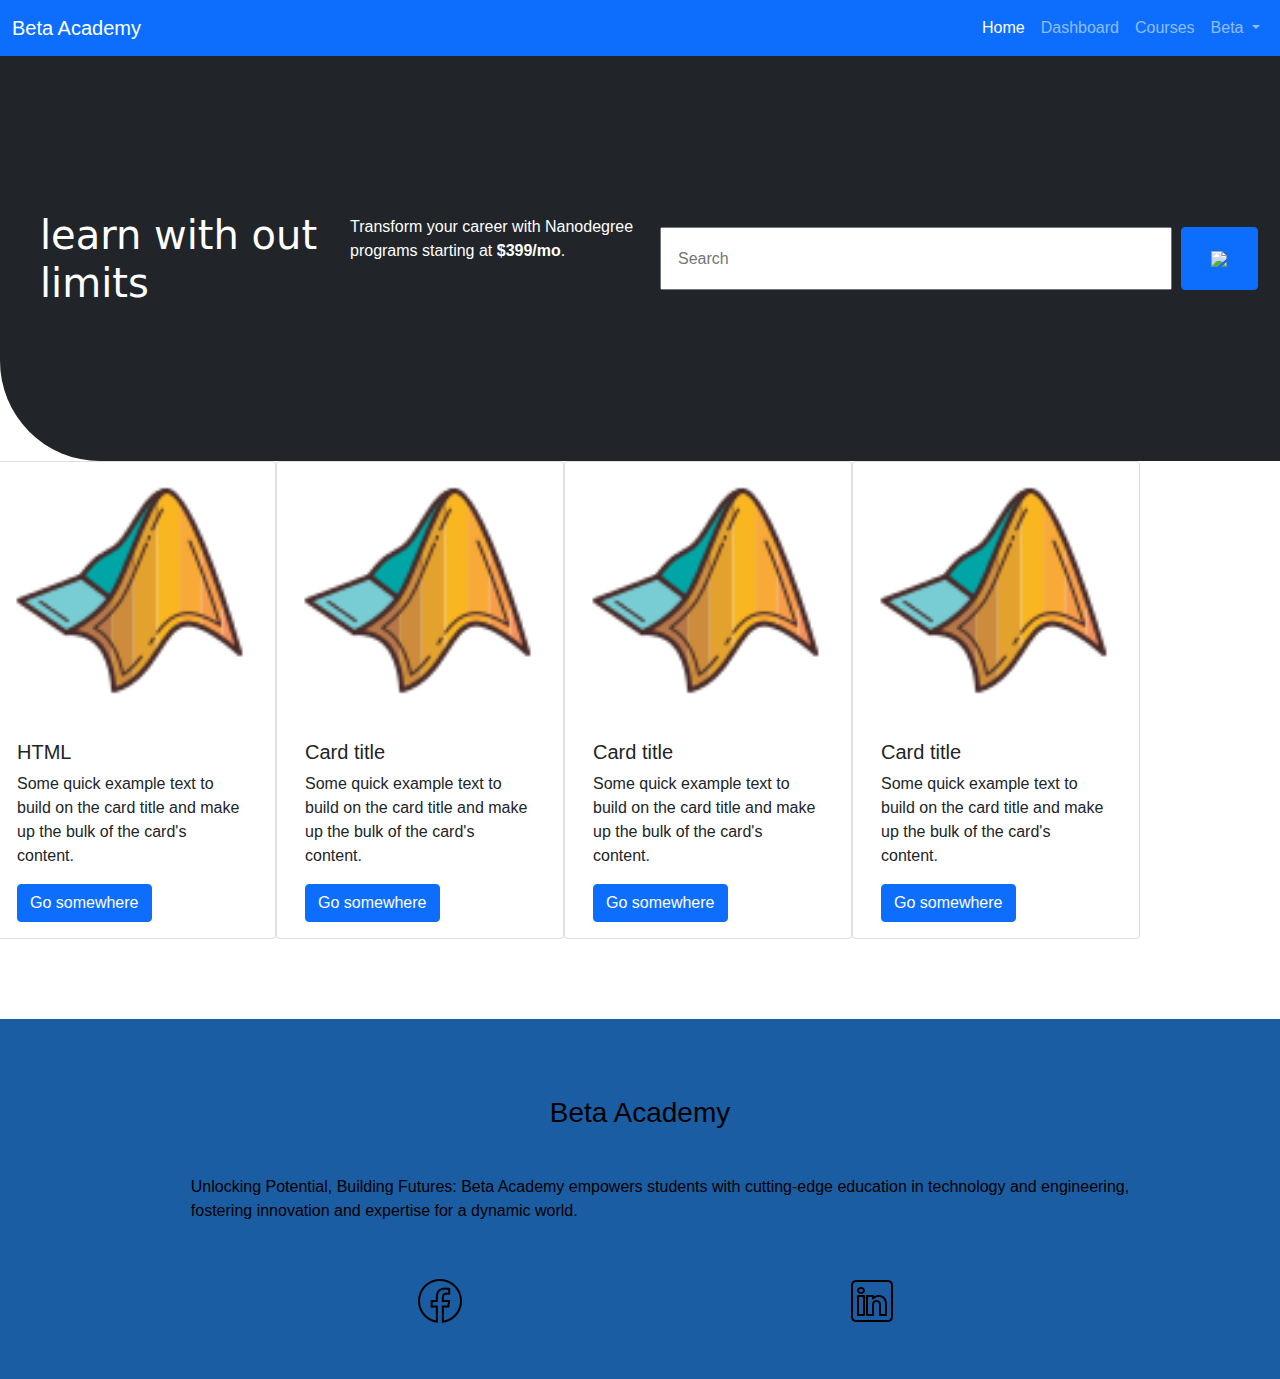
==== Html/courses.html @ a9ca974d "dashboard+some adjustment" ====
<!DOCTYPE html>
<html lang="en">
  <head>
    <meta charset="UTF-8" />
    <meta name="viewport" content="width=device-width, initial-scale=1.0" />
    <title>Document</title>
    <link rel="stylesheet" href="../css/bootstrap.css" />
    <link rel="stylesheet" href="../css/courses.css" />
  </head>
  <body>
    <nav class="navbar navbar-expand-lg navbar-dark bg-primary nav">
  <div class="container-fluid">
    <a class="navbar-brand" href="#"><span>Beta</span> Academy</a>
    <button class="navbar-toggler" type="button" data-bs-toggle="collapse" data-bs-target="#navbarScroll" aria-controls="navbarScroll" aria-expanded="false" aria-label="Toggle navigation">
      <span class="navbar-toggler-icon"></span>
    </button>
    
    <div class="collapse navbar-collapse" id="navbarScroll">
        
      <ul class="navbar-nav  my-2 my-lg-0 navbar-nav-scroll d-flex ms-auto justify-content-between" style="--bs-scroll-height: 100px;">
        
        <li class="nav-item">
          <a class="nav-link active" aria-current="page" href="Home.html">Home</a>
        </li>
        <li class="nav-item">
          <a class="nav-link " aria-current="page" href="dashboard.html">Dashboard</a>
        </li>
        
        <li class="nav-item">
          <a class="nav-link" href="courses.html">Courses</a>
        </li>
        <li class="nav-item dropdown">
          <a class="nav-link dropdown-toggle" href="#" id="navbarScrollingDropdown" role="button" data-bs-toggle="dropdown" aria-expanded="false">
            Beta
          </a>
          <ul class="dropdown-menu" aria-labelledby="navbarScrollingDropdown">
            <li><a class="dropdown-item" href="#">About Us</a></li>
            <li><a class="dropdown-item" href="https://goo.gl/maps/o9r25HqLjoBXxakd7">Location</a></li>
          </ul>
        </li>
      </ul>
    </div>
  </div>
</nav>
    <header class="bg-dark col-sm">
      <div class="text col-sm">
        <h1 class="col-sm">learn with out limits</h1>
        <p class="p-1 col-sm">
          Transform your career with Nanodegree programs starting at
          <strong>$399/mo</strong>.
        </p>
      </div>
      <div class="search col-sm">
        <input type="search" placeholder="Search" class="search-input" />
        //<button type="button" class="btn btn-outline-primary search-btn"><img src="../Icons/icons8-search-20.png"</button>
      </div>
    </header>
    <div class="row">
      <div class="card col-" style="width: 18rem;">
        <img src="../Icons/icons8-matlab-100.png" class="card-img-top" alt="...">
        <div class="card-body">
          <h5 class="card-title">HTML</h5>
          <p class="card-text">Some quick example text to build on the card title and make up the bulk of the card's content.</p>
          <a href="#" class="btn btn-primary">Go somewhere</a>
        </div>
        
      </div>
      <div class="card " style="width: 18rem;">
        <img src="../Icons/icons8-matlab-100.png" class="card-img-top" alt="...">
        <div class="card-body">
          <h5 class="card-title">Card title</h5>
          <p class="card-text">Some quick example text to build on the card title and make up the bulk of the card's content.</p>
          <a href="#" class="btn btn-primary">Go somewhere</a>
        </div>
        
      </div>
      <div class="card col-" style="width: 18rem;">
        <img src="../Icons/icons8-matlab-100.png" class="card-img-top" alt="...">
        <div class="card-body">
          <h5 class="card-title">Card title</h5>
          <p class="card-text">Some quick example text to build on the card title and make up the bulk of the card's content.</p>
          <a href="#" class="btn btn-primary">Go somewhere</a>
        </div>
        
      </div>
      <div class="card col-" style="width: 18rem;">
        <img src="../Icons/icons8-matlab-100.png" class="card-img-top" alt="...">
        <div class="card-body">
          <h5 class="card-title">Card title</h5>
          <p class="card-text">Some quick example text to build on the card title and make up the bulk of the card's content.</p>
          <a href="#" class="btn btn-primary">Go somewhere</a>
        </div>
        
      </div>

    </div>
    <div class="footer-content">
      <h3 class="footertitle">Beta Academy</h3>
      <p class="text">
        Unlocking Potential, Building Futures: Beta Academy empowers students
        with cutting-edge education in technology and engineering,<br />
        fostering innovation and expertise for a dynamic world.
      </p>
      <ul class="iconlist">
        <li class="l-item">
          <a href="https://www.facebook.com/BetaAcademy.B/"
            ><img src="../Icons/icons8-facebook-50.png" alt
          /></a>
        </li>
        <li class="l-item">
          <a
            href="https://www.linkedin.com/company/beta-training-academy/?fbclid=IwAR2wqG5S2cjkfpSv4adkRRwAQCPTzfFGJ8msTuuOK7i1PduFQvPu-awxL8A"
            ><img src="../Icons/icons8-linkedin-50.png" alt
          /></a>
        </li>
      </ul>
    </div>
    <script src="../js/bootstrap.js"></script>
  </body>
</html>
---- css/courses.css ----
*{
  font-family: "PolySans", sans-serif;
}
header {
  display: flex;
  width: 100vw;
  height: 45vh;
  border-bottom-left-radius: 100px;
}

.text h1 {
  padding: 0;
  margin: 0;
  color: white;
  font-size: 2.5rem;
  font-family: system-ui, "Segoe UI", "Open Sans", "Helvetica Neue", sans-serif;
}
.text {
  padding-left: 2.5rem;
  width: fit-content;
  height: fit-content;
  align-self: center;
  /* padding-bottom: rem; */
}
.search-input {
  width: 40vw;
  height: 7vh;
  padding-left: 1rem;
  outline: none;
  margin-right: 0%;
}
.search {
  margin-right: 0;
  display: flex;
  align-self: center;
}
.p-1 {
  color: white;
}
.search-btn {
  height: 7vh;
  width:6vw;
  display: flex;
align-items: center;
justify-content: center;
  margin: 0;
  background-color: #0d6efd;
}
.search-btn:hover{
    background-color: blue;
}

.footertitle{
    display: flex;
    justify-content: center;
}
.footer-content{
    width: 100%;
    display: flex;
    padding-top: 40px;
    background: #1b5da3; 
    justify-content: space-evenly;
    flex-direction: column;
    height: 30vh;
    color: black;
    margin-top: 5rem;
    height: 40vh;
}
.iconlist{
    list-style: none;
    display: flex;
    justify-content: space-evenly;
}
.text{
    display: flex;
    justify-content: center;
}
.l-item:hover{
    background-color: white;
    transition-delay: 0ms;
    transition-duration: 200ms;
}
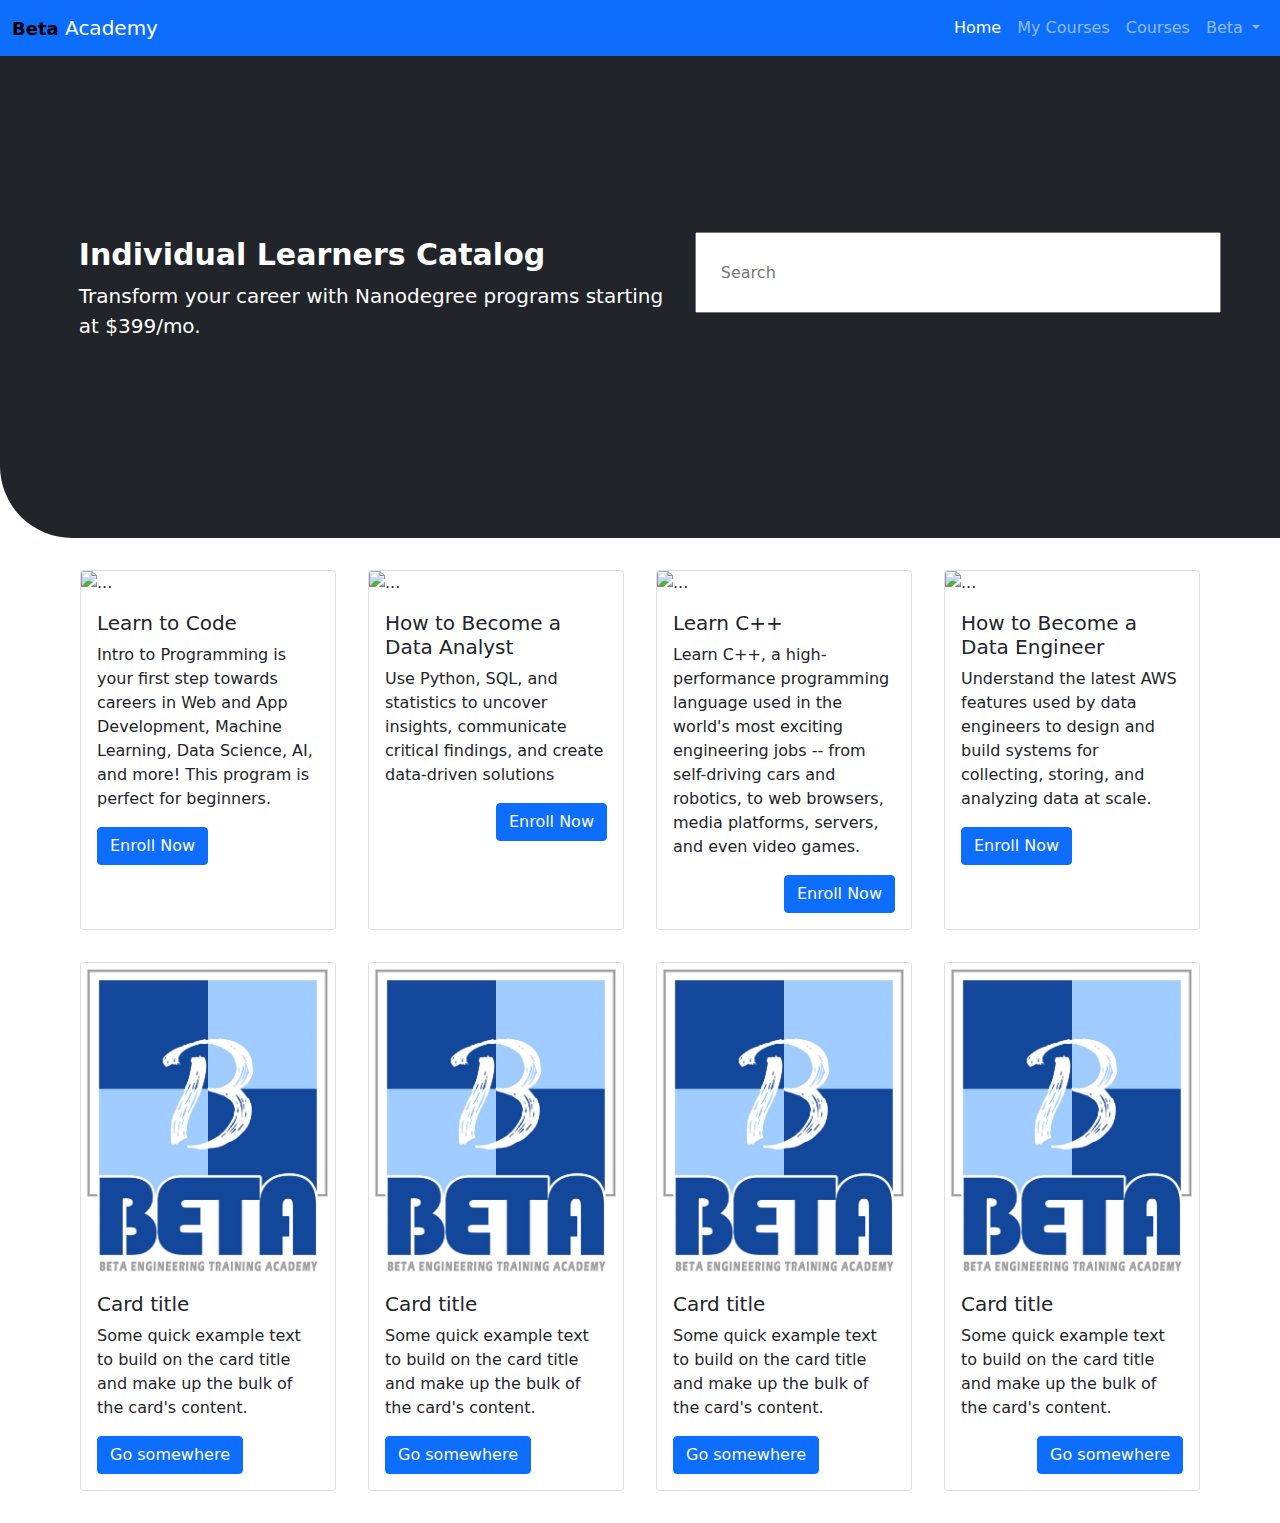
==== commit 656f50d5: "a few adjusment" ====
--- a/Html/courses.html
+++ b/Html/courses.html
@@ -3,117 +3,196 @@
   <head>
     <meta charset="UTF-8" />
     <meta name="viewport" content="width=device-width, initial-scale=1.0" />
-    <title>Document</title>
+    <title>Courses</title>
     <link rel="stylesheet" href="../css/bootstrap.css" />
     <link rel="stylesheet" href="../css/courses.css" />
   </head>
   <body>
     <nav class="navbar navbar-expand-lg navbar-dark bg-primary nav">
-  <div class="container-fluid">
-    <a class="navbar-brand" href="#"><span>Beta</span> Academy</a>
-    <button class="navbar-toggler" type="button" data-bs-toggle="collapse" data-bs-target="#navbarScroll" aria-controls="navbarScroll" aria-expanded="false" aria-label="Toggle navigation">
-      <span class="navbar-toggler-icon"></span>
-    </button>
-    
-    <div class="collapse navbar-collapse" id="navbarScroll">
-        
-      <ul class="navbar-nav  my-2 my-lg-0 navbar-nav-scroll d-flex ms-auto justify-content-between" style="--bs-scroll-height: 100px;">
-        
-        <li class="nav-item">
-          <a class="nav-link active" aria-current="page" href="Home.html">Home</a>
-        </li>
-        <li class="nav-item">
-          <a class="nav-link " aria-current="page" href="dashboard.html">Dashboard</a>
-        </li>
-        
-        <li class="nav-item">
-          <a class="nav-link" href="courses.html">Courses</a>
-        </li>
-        <li class="nav-item dropdown">
-          <a class="nav-link dropdown-toggle" href="#" id="navbarScrollingDropdown" role="button" data-bs-toggle="dropdown" aria-expanded="false">
-            Beta
-          </a>
-          <ul class="dropdown-menu" aria-labelledby="navbarScrollingDropdown">
-            <li><a class="dropdown-item" href="#">About Us</a></li>
-            <li><a class="dropdown-item" href="https://goo.gl/maps/o9r25HqLjoBXxakd7">Location</a></li>
+      <div class="container-fluid">
+        <a class="navbar-brand" href="Home.html"><span>Beta</span> Academy</a>
+        <button
+          class="navbar-toggler"
+          type="button"
+          data-bs-toggle="collapse"
+          data-bs-target="#navbarScroll"
+          aria-controls="navbarScroll"
+          aria-expanded="false"
+          aria-label="Toggle navigation"
+        >
+          <span class="navbar-toggler-icon"></span>
+        </button>
+
+        <div class="collapse navbar-collapse" id="navbarScroll">
+          <ul
+            class="navbar-nav my-2 my-lg-0 navbar-nav-scroll d-flex ms-auto justify-content-between"
+            style="--bs-scroll-height: 100px"
+          >
+            <li class="nav-item">
+              <a class="nav-link active" aria-current="page" href="Home.html"
+                >Home</a
+              >
+            </li>
+            <li class="nav-item">
+              <a class="nav-link" aria-current="page" href="dashboard.html"
+                >My Courses</a
+              >
+            </li>
+
+            <li class="nav-item">
+              <a class="nav-link" href="courses.html">Courses</a>
+            </li>
+            <li class="nav-item dropdown">
+              <a
+                class="nav-link dropdown-toggle"
+                href="#"
+                id="navbarScrollingDropdown"
+                role="button"
+                data-bs-toggle="dropdown"
+                aria-expanded="false"
+              >
+                Beta
+              </a>
+              <ul
+                class="dropdown-menu"
+                aria-labelledby="navbarScrollingDropdown"
+              >
+                <li><a class="dropdown-item" href="#">About Us</a></li>
+                <li>
+                  <a
+                    class="dropdown-item"
+                    href="https://goo.gl/maps/o9r25HqLjoBXxakd7"
+                    >Location</a
+                  >
+                </li>
+              </ul>
+            </li>
           </ul>
-        </li>
-      </ul>
-    </div>
-  </div>
-</nav>
-    <header class="bg-dark col-sm">
-      <div class="text col-sm">
-        <h1 class="col-sm">learn with out limits</h1>
-        <p class="p-1 col-sm">
-          Transform your career with Nanodegree programs starting at
-          <strong>$399/mo</strong>.
-        </p>
+        </div>
       </div>
-      <div class="search col-sm">
-        <input type="search" placeholder="Search" class="search-input" />
-        //<button type="button" class="btn btn-outline-primary search-btn"><img src="../Icons/icons8-search-20.png"</button>
+    </nav>
+
+    <div class="container-fluid the-container d-flex">
+      <div class="the-header row bg-dark">
+        <div
+          class="row the-header-text col-sm-8 col-md-6 d-flex justify-content-center flex-column align-items-center"
+        >
+          <div class="header-title">
+            <h1 class="h-1">Individual Learners Catalog</h1>
+          </div>
+          <div class="header-description">
+            <p>
+              Transform your career with Nanodegree programs starting at
+              $399/mo.
+            </p>
+          </div>
+        </div>
+        <div class="searchbar">
+          <input type="search" placeholder="Search" class="search" />
+        </div>
       </div>
-    </header>
-    <div class="row">
-      <div class="card col-" style="width: 18rem;">
-        <img src="../Icons/icons8-matlab-100.png" class="card-img-top" alt="...">
-        <div class="card-body">
-          <h5 class="card-title">HTML</h5>
-          <p class="card-text">Some quick example text to build on the card title and make up the bulk of the card's content.</p>
-          <a href="#" class="btn btn-primary">Go somewhere</a>
+      <div class="container-fluid container-2">
+        <div class="card">
+          <img src="../images/images (1).jpg" class="card-img-top" alt="..." />
+          <div class="card-body">
+            <h5 class="card-title">Learn to Code</h5>
+            <p class="card-text">
+              Intro to Programming is your first step towards careers in Web and
+              App Development, Machine Learning, Data Science, AI, and more!
+              This program is perfect for beginners.
+            </p>
+            <a href="#" class="btn btn-primary">Enroll Now</a>
+          </div>
         </div>
-        
+        <div class="card">
+          <img src="../images/images (3).jpg" class="card-img-top" alt="..." />
+          <div class="card-body">
+            <h5 class="card-title">How to Become a Data Analyst</h5>
+            <p class="card-text">
+              Use Python, SQL, and statistics to uncover insights, communicate
+              critical findings, and create data-driven solutions
+            </p>
+            <div class="btn-j">
+
+            <a href="#" class="btn btn-primary">Enroll Now</a>
+            </div>
+          </div>
+        </div>
+        <div class="card">
+          <img src="../images/c++.png" class="card-img-top" alt="..." />
+          <div class="card-body">
+            <h5 class="card-title">Learn C++</h5>
+            <p class="card-text">
+              Learn C++, a high-performance programming language used in the
+              world's most exciting engineering jobs -- from self-driving cars
+              and robotics, to web browsers, media platforms, servers, and even
+              video games.
+            </p>
+            <div class="btn-j">
+
+            <a href="#" class="btn btn-primary">Enroll Now</a>
+            </div>
+          </div>
+        </div>
+        <div class="card">
+          <img src="../images/images.jpg" class="card-img-top" alt="..." />
+          <div class="card-body">
+            <h5 class="card-title">How to Become a Data Engineer</h5>
+            <p class="card-text">
+              Understand the latest AWS features used by data engineers to
+              design and build systems for collecting, storing, and analyzing
+              data at scale.
+            </p>
+            <a href="#" class="btn btn-primary">Enroll Now</a>
+          </div>
+        </div>
+        <div class="card">
+          <img src="../images/Beta-logo.jpg" class="card-img-top" alt="..." />
+          <div class="card-body">
+            <h5 class="card-title">Card title</h5>
+            <p class="card-text">
+              Some quick example text to build on the card title and make up the
+              bulk of the card's content.
+            </p>
+            <a href="#" class="btn btn-primary">Go somewhere</a>
+          </div>
+        </div>
+        <div class="card">
+          <img src="../images/Beta-logo.jpg" class="card-img-top" alt="..." />
+          <div class="card-body">
+            <h5 class="card-title">Card title</h5>
+            <p class="card-text">
+              Some quick example text to build on the card title and make up the
+              bulk of the card's content.
+            </p>
+            <a href="#" class="btn btn-primary">Go somewhere</a>
+          </div>
+        </div>
+        <div class="card">
+          <img src="../images/Beta-logo.jpg" class="card-img-top" alt="..." />
+          <div class="card-body">
+            <h5 class="card-title">Card title</h5>
+            <p class="card-text">
+              Some quick example text to build on the card title and make up the
+              bulk of the card's content.
+            </p>
+            <a href="#" class="btn btn-primary">Go somewhere</a>
+          </div>
+        </div>
+        <div class="card">
+          <img src="../images/Beta-logo.jpg" class="card-img-top" alt="..." />
+          <div class="card-body">
+            <h5 class="card-title">Card title</h5>
+            <p class="card-text">
+              Some quick example text to build on the card title and make up the
+              bulk of the card's content.
+            </p>
+            <div class="btn-j">
+              <a href="#" class="btn btn-primary">Go somewhere</a>
+            </div>
+          </div>
+        </div>
       </div>
-      <div class="card " style="width: 18rem;">
-        <img src="../Icons/icons8-matlab-100.png" class="card-img-top" alt="...">
-        <div class="card-body">
-          <h5 class="card-title">Card title</h5>
-          <p class="card-text">Some quick example text to build on the card title and make up the bulk of the card's content.</p>
-          <a href="#" class="btn btn-primary">Go somewhere</a>
-        </div>
-        
-      </div>
-      <div class="card col-" style="width: 18rem;">
-        <img src="../Icons/icons8-matlab-100.png" class="card-img-top" alt="...">
-        <div class="card-body">
-          <h5 class="card-title">Card title</h5>
-          <p class="card-text">Some quick example text to build on the card title and make up the bulk of the card's content.</p>
-          <a href="#" class="btn btn-primary">Go somewhere</a>
-        </div>
-        
-      </div>
-      <div class="card col-" style="width: 18rem;">
-        <img src="../Icons/icons8-matlab-100.png" class="card-img-top" alt="...">
-        <div class="card-body">
-          <h5 class="card-title">Card title</h5>
-          <p class="card-text">Some quick example text to build on the card title and make up the bulk of the card's content.</p>
-          <a href="#" class="btn btn-primary">Go somewhere</a>
-        </div>
-        
-      </div>
-
-    </div>
-    <div class="footer-content">
-      <h3 class="footertitle">Beta Academy</h3>
-      <p class="text">
-        Unlocking Potential, Building Futures: Beta Academy empowers students
-        with cutting-edge education in technology and engineering,<br />
-        fostering innovation and expertise for a dynamic world.
-      </p>
-      <ul class="iconlist">
-        <li class="l-item">
-          <a href="https://www.facebook.com/BetaAcademy.B/"
-            ><img src="../Icons/icons8-facebook-50.png" alt
-          /></a>
-        </li>
-        <li class="l-item">
-          <a
-            href="https://www.linkedin.com/company/beta-training-academy/?fbclid=IwAR2wqG5S2cjkfpSv4adkRRwAQCPTzfFGJ8msTuuOK7i1PduFQvPu-awxL8A"
-            ><img src="../Icons/icons8-linkedin-50.png" alt
-          /></a>
-        </li>
-      </ul>
     </div>
     <script src="../js/bootstrap.js"></script>
   </body>
--- a/css/courses.css
+++ b/css/courses.css
@@ -1,82 +1,74 @@
-*{
-  font-family: "PolySans", sans-serif;
+
+span{
+    color: black;
+    font-weight: bold;
+    font-size: large;
 }
-header {
-  display: flex;
+.span-1 {
+  color: black;
+}
+.the-container {
+  padding: 0;
+  margin: 0;
+  width: 100%;
+  flex-wrap: wrap;
+
+  /* overflow: hidden; */
+}
+.the-header {
+  margin: 0;
   width: 100vw;
-  height: 45vh;
-  border-bottom-left-radius: 100px;
+  height: 53.5vh;
+  border-bottom-left-radius: 4.5rem;
 }
 
-.text h1 {
-  padding: 0;
-  margin: 0;
+.h-1 {
   color: white;
-  font-size: 2.5rem;
-  font-family: system-ui, "Segoe UI", "Open Sans", "Helvetica Neue", sans-serif;
+  font-size: 30px;
+  font-weight: bold;
+  text-transform: capitalize;
 }
-.text {
-  padding-left: 2.5rem;
-  width: fit-content;
-  height: fit-content;
-  align-self: center;
-  /* padding-bottom: rem; */
+.the-header {
+  display: flex;
+  flex-direction: row;
+  margin: 0 auto;
+  align-items: center;
+  justify-content: center;
 }
-.search-input {
-  width: 40vw;
-  height: 7vh;
-  padding-left: 1rem;
-  outline: none;
-  margin-right: 0%;
+.the-header-text {
+  /* text-align: left; */
+  display: flex;
+  flex-direction: column;
+  justify-content: center;
+  margin-left: 0.5rem;
+}
+.header-description {
+  color: white;
+  font-size: 20px;
+}
+.searchbar {
+  width: 43vw;
+  margin-bottom: 3rem;
 }
 .search {
-  margin-right: 0;
-  display: flex;
-  align-self: center;
-}
-.p-1 {
-  color: white;
-}
-.search-btn {
-  height: 7vh;
-  width:6vw;
-  display: flex;
-align-items: center;
-justify-content: center;
-  margin: 0;
-  background-color: #0d6efd;
-}
-.search-btn:hover{
-    background-color: blue;
+  /* width: 43vw; */
+  width: 100%;
+  height: 9vh;
+  padding-left: 1.5rem;
 }
 
-.footertitle{
-    display: flex;
-    justify-content: center;
+.container-2{
+  display: flex;
+  justify-content: center;
+  flex-wrap: wrap;
+  margin: 1rem;
 }
-.footer-content{
-    width: 100%;
-    display: flex;
-    padding-top: 40px;
-    background: #1b5da3; 
-    justify-content: space-evenly;
-    flex-direction: column;
-    height: 30vh;
-    color: black;
-    margin-top: 5rem;
-    height: 40vh;
+.card{
+  margin:1rem;
+  width: 20vw;
 }
-.iconlist{
-    list-style: none;
-    display: flex;
-    justify-content: space-evenly;
-}
-.text{
-    display: flex;
-    justify-content: center;
-}
-.l-item:hover{
-    background-color: white;
-    transition-delay: 0ms;
-    transition-duration: 200ms;
+
+.btn-j{
+  display: flex;
+  justify-content: flex-end;
 }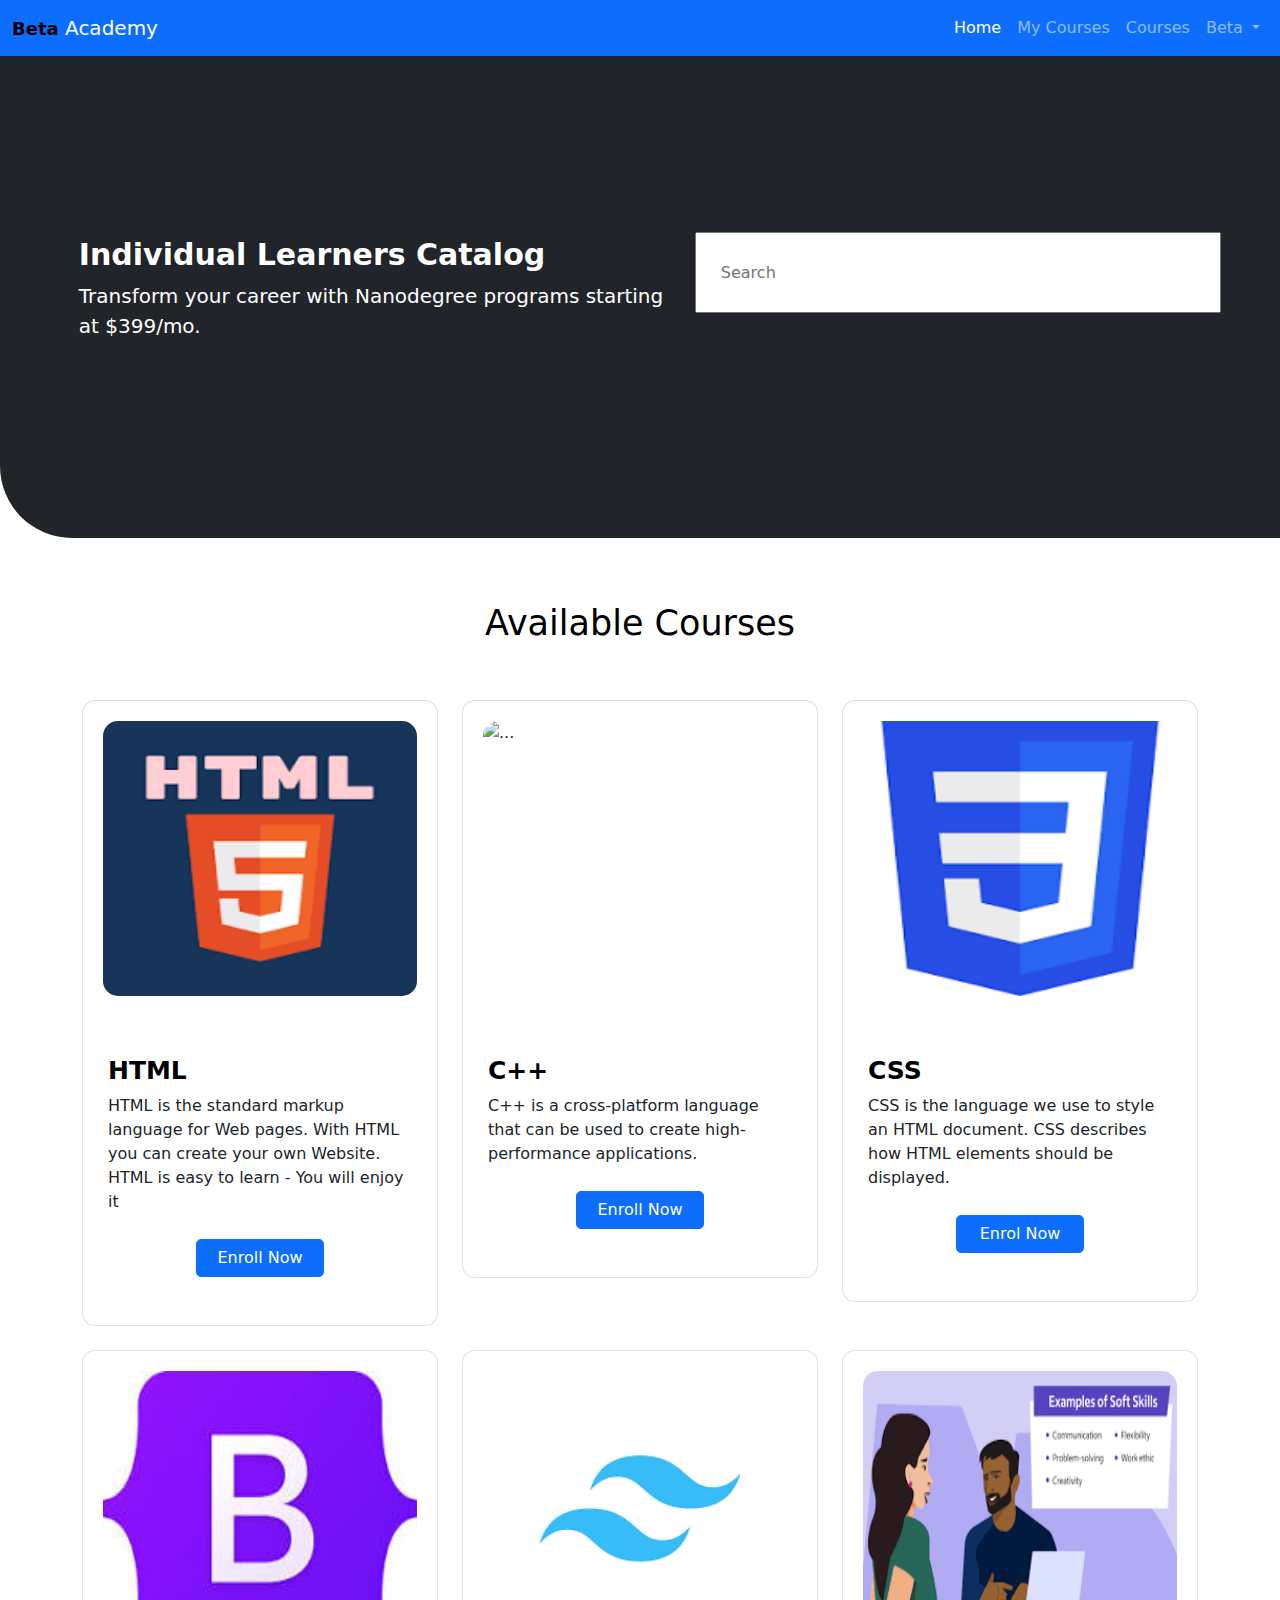
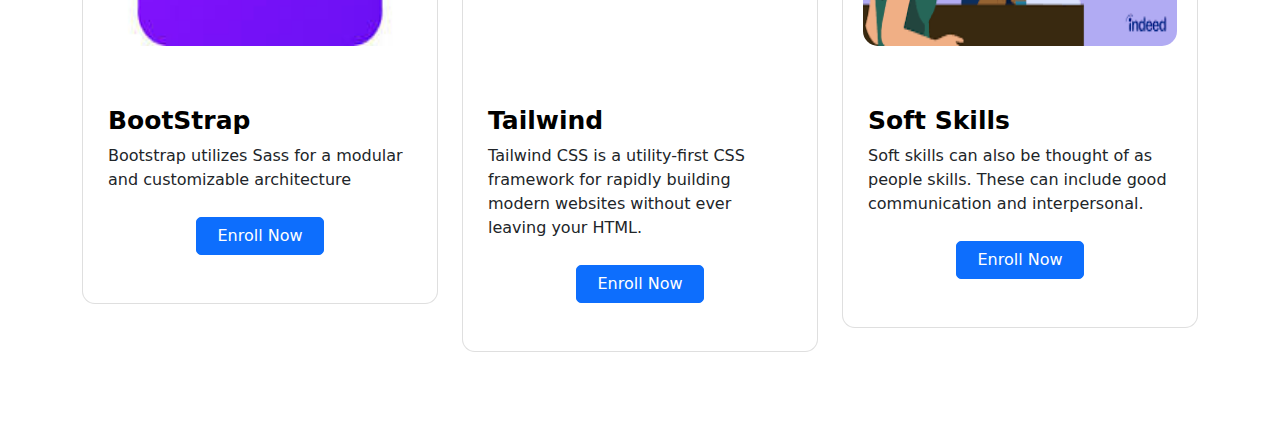
==== commit e09d2231: "idk" ====
--- a/Html/courses.html
+++ b/Html/courses.html
@@ -91,109 +91,119 @@
           <input type="search" placeholder="Search" class="search" />
         </div>
       </div>
-      <div class="container-fluid container-2">
-        <div class="card">
-          <img src="../images/images (1).jpg" class="card-img-top" alt="..." />
-          <div class="card-body">
-            <h5 class="card-title">Learn to Code</h5>
-            <p class="card-text">
-              Intro to Programming is your first step towards careers in Web and
-              App Development, Machine Learning, Data Science, AI, and more!
-              This program is perfect for beginners.
-            </p>
-            <a href="#" class="btn btn-primary">Enroll Now</a>
-          </div>
-        </div>
-        <div class="card">
-          <img src="../images/images (3).jpg" class="card-img-top" alt="..." />
-          <div class="card-body">
-            <h5 class="card-title">How to Become a Data Analyst</h5>
-            <p class="card-text">
-              Use Python, SQL, and statistics to uncover insights, communicate
-              critical findings, and create data-driven solutions
-            </p>
-            <div class="btn-j">
-
-            <a href="#" class="btn btn-primary">Enroll Now</a>
-            </div>
-          </div>
-        </div>
-        <div class="card">
-          <img src="../images/c++.png" class="card-img-top" alt="..." />
-          <div class="card-body">
-            <h5 class="card-title">Learn C++</h5>
-            <p class="card-text">
-              Learn C++, a high-performance programming language used in the
-              world's most exciting engineering jobs -- from self-driving cars
-              and robotics, to web browsers, media platforms, servers, and even
-              video games.
-            </p>
-            <div class="btn-j">
-
-            <a href="#" class="btn btn-primary">Enroll Now</a>
-            </div>
-          </div>
-        </div>
-        <div class="card">
-          <img src="../images/images.jpg" class="card-img-top" alt="..." />
-          <div class="card-body">
-            <h5 class="card-title">How to Become a Data Engineer</h5>
-            <p class="card-text">
-              Understand the latest AWS features used by data engineers to
-              design and build systems for collecting, storing, and analyzing
-              data at scale.
-            </p>
-            <a href="#" class="btn btn-primary">Enroll Now</a>
-          </div>
-        </div>
-        <div class="card">
-          <img src="../images/Beta-logo.jpg" class="card-img-top" alt="..." />
-          <div class="card-body">
-            <h5 class="card-title">Card title</h5>
-            <p class="card-text">
-              Some quick example text to build on the card title and make up the
-              bulk of the card's content.
-            </p>
-            <a href="#" class="btn btn-primary">Go somewhere</a>
-          </div>
-        </div>
-        <div class="card">
-          <img src="../images/Beta-logo.jpg" class="card-img-top" alt="..." />
-          <div class="card-body">
-            <h5 class="card-title">Card title</h5>
-            <p class="card-text">
-              Some quick example text to build on the card title and make up the
-              bulk of the card's content.
-            </p>
-            <a href="#" class="btn btn-primary">Go somewhere</a>
-          </div>
-        </div>
-        <div class="card">
-          <img src="../images/Beta-logo.jpg" class="card-img-top" alt="..." />
-          <div class="card-body">
-            <h5 class="card-title">Card title</h5>
-            <p class="card-text">
-              Some quick example text to build on the card title and make up the
-              bulk of the card's content.
-            </p>
-            <a href="#" class="btn btn-primary">Go somewhere</a>
-          </div>
-        </div>
-        <div class="card">
-          <img src="../images/Beta-logo.jpg" class="card-img-top" alt="..." />
-          <div class="card-body">
-            <h5 class="card-title">Card title</h5>
-            <p class="card-text">
-              Some quick example text to build on the card title and make up the
-              bulk of the card's content.
-            </p>
-            <div class="btn-j">
-              <a href="#" class="btn btn-primary">Go somewhere</a>
+    </div>
+    <div class="container py-5">
+      <h1 class="text-center h-2">Available Courses</h1>
+      <div class="row row-cols-1 row-cols-md-3 g-4 py-5">
+        <div class="col">
+          <div class="card">
+            <img src="../images/html.png" class="card-img-top" alt="..." />
+            <div class="card-body">
+              <h5 class="card-title">HTML</h5>
+              <p class="card-text">
+                HTML is the standard markup language for Web pages. With HTML
+                you can create your own Website. HTML is easy to learn - You
+                will enjoy it
+              </p>
+            </div>
+            <div class="mb-5 d-flex justify-content-around">
+              <!-- <h3>190$</h3> -->
+              <button class="btn btn-primary">Enroll Now</button>
+            </div>
+          </div>
+        </div>
+
+        <div class="col">
+          <div class="card">
+            <img src="../images/c++.png" class="card-img-top" alt="..." />
+            <div class="card-body">
+              <h5 class="card-title">C++</h5>
+              <p class="card-text">
+                C++ is a cross-platform language that can be used to create
+                high-performance applications.
+              </p>
+            </div>
+            <div class="mb-5 d-flex justify-content-around">
+              <!-- <h3>190$</h3> -->
+              <button class="btn btn-primary">Enroll Now</button>
+            </div>
+          </div>
+        </div>
+
+        <div class="col">
+          <div class="card">
+            <img src="../images/css.png" class="card-img-top" alt="..." />
+            <div class="card-body">
+              <h5 class="card-title">CSS</h5>
+              <p class="card-text">
+                CSS is the language we use to style an HTML document. CSS
+                describes how HTML elements should be displayed.
+              </p>
+            </div>
+            <div class="mb-5 d-flex justify-content-around">
+              <!-- <h3>190$</h3> -->
+              <button class="btn btn-primary">Enrol Now</button>
+            </div>
+          </div>
+        </div>
+
+        <div class="col">
+          <div class="card">
+            <img src="../images/bootstrap.jpg" class="card-img-top" alt="..." />
+            <div class="card-body">
+              <h5 class="card-title">BootStrap</h5>
+              <p class="card-text">
+                Bootstrap utilizes Sass for a modular and customizable
+                architecture
+              </p>
+            </div>
+            <div class="mb-5 d-flex justify-content-around">
+              <!-- <h3>190$</h3> -->
+              <button class="btn btn-primary">Enroll Now</button>
+            </div>
+          </div>
+        </div>
+
+        <div class="col">
+          <div class="card">
+            <img src="../images/tailwind.png" class="card-img-top" alt="..." />
+            <div class="card-body">
+              <h5 class="card-title">Tailwind</h5>
+              <p class="card-text">
+                Tailwind CSS is a utility-first CSS framework for rapidly
+                building modern websites without ever leaving your HTML.
+              </p>
+            </div>
+            <div class="mb-5 d-flex justify-content-around">
+              <!-- <h3>190$</h3> -->
+              <button class="btn btn-primary">Enroll Now</button>
+            </div>
+          </div>
+        </div>
+
+        <div class="col">
+          <div class="card">
+            <img
+              src="../images/soft skills.png"
+              class="card-img-top"
+              alt="..."
+            />
+            <div class="card-body">
+              <h5 class="card-title">Soft Skills</h5>
+              <p class="card-text">
+                Soft skills can also be thought of as people skills. These can
+                include good communication and interpersonal.
+              </p>
+            </div>
+            <div class="mb-5 d-flex justify-content-around">
+              <!-- <h3>190$</h3> -->
+              <button class="btn btn-primary">Enroll Now</button>
             </div>
           </div>
         </div>
       </div>
     </div>
+
     <script src="../js/bootstrap.js"></script>
   </body>
 </html>
--- a/css/courses.css
+++ b/css/courses.css
@@ -1,4 +1,8 @@
-
+*{
+  padding: 0;
+  margin: 0;
+  box-sizing: border-box;
+}
 span{
     color: black;
     font-weight: bold;
@@ -13,7 +17,6 @@
   width: 100%;
   flex-wrap: wrap;
 
-  /* overflow: hidden; */
 }
 .the-header {
   margin: 0;
@@ -57,18 +60,35 @@
   padding-left: 1.5rem;
 }
 
-.container-2{
-  display: flex;
-  justify-content: center;
-  flex-wrap: wrap;
-  margin: 1rem;
+.h-2{
+  padding-top: 1rem;
+  color: black;
+  font-size: 35px;
+}
+.card-img-top{
+  border-radius: 35px;
+  padding: 20px;
 }
 .card{
-  margin:1rem;
-  width: 20vw;
+  border-radius: 13px;
 }
-
-.btn-j{
-  display: flex;
-  justify-content: flex-end;
-}+.card-body{
+padding: 25px;
+margin-top: 15px;
+}
+.btn-primary{
+  border-radius: 5px;
+  width: 10vw;
+}
+.btn-primary:hover{
+background-color: black;
+}
+h5{
+   color:black;
+   font-size: 25px;
+  font-weight: bolder;
+}
+img{
+  height: 35vh;
+  
+}
